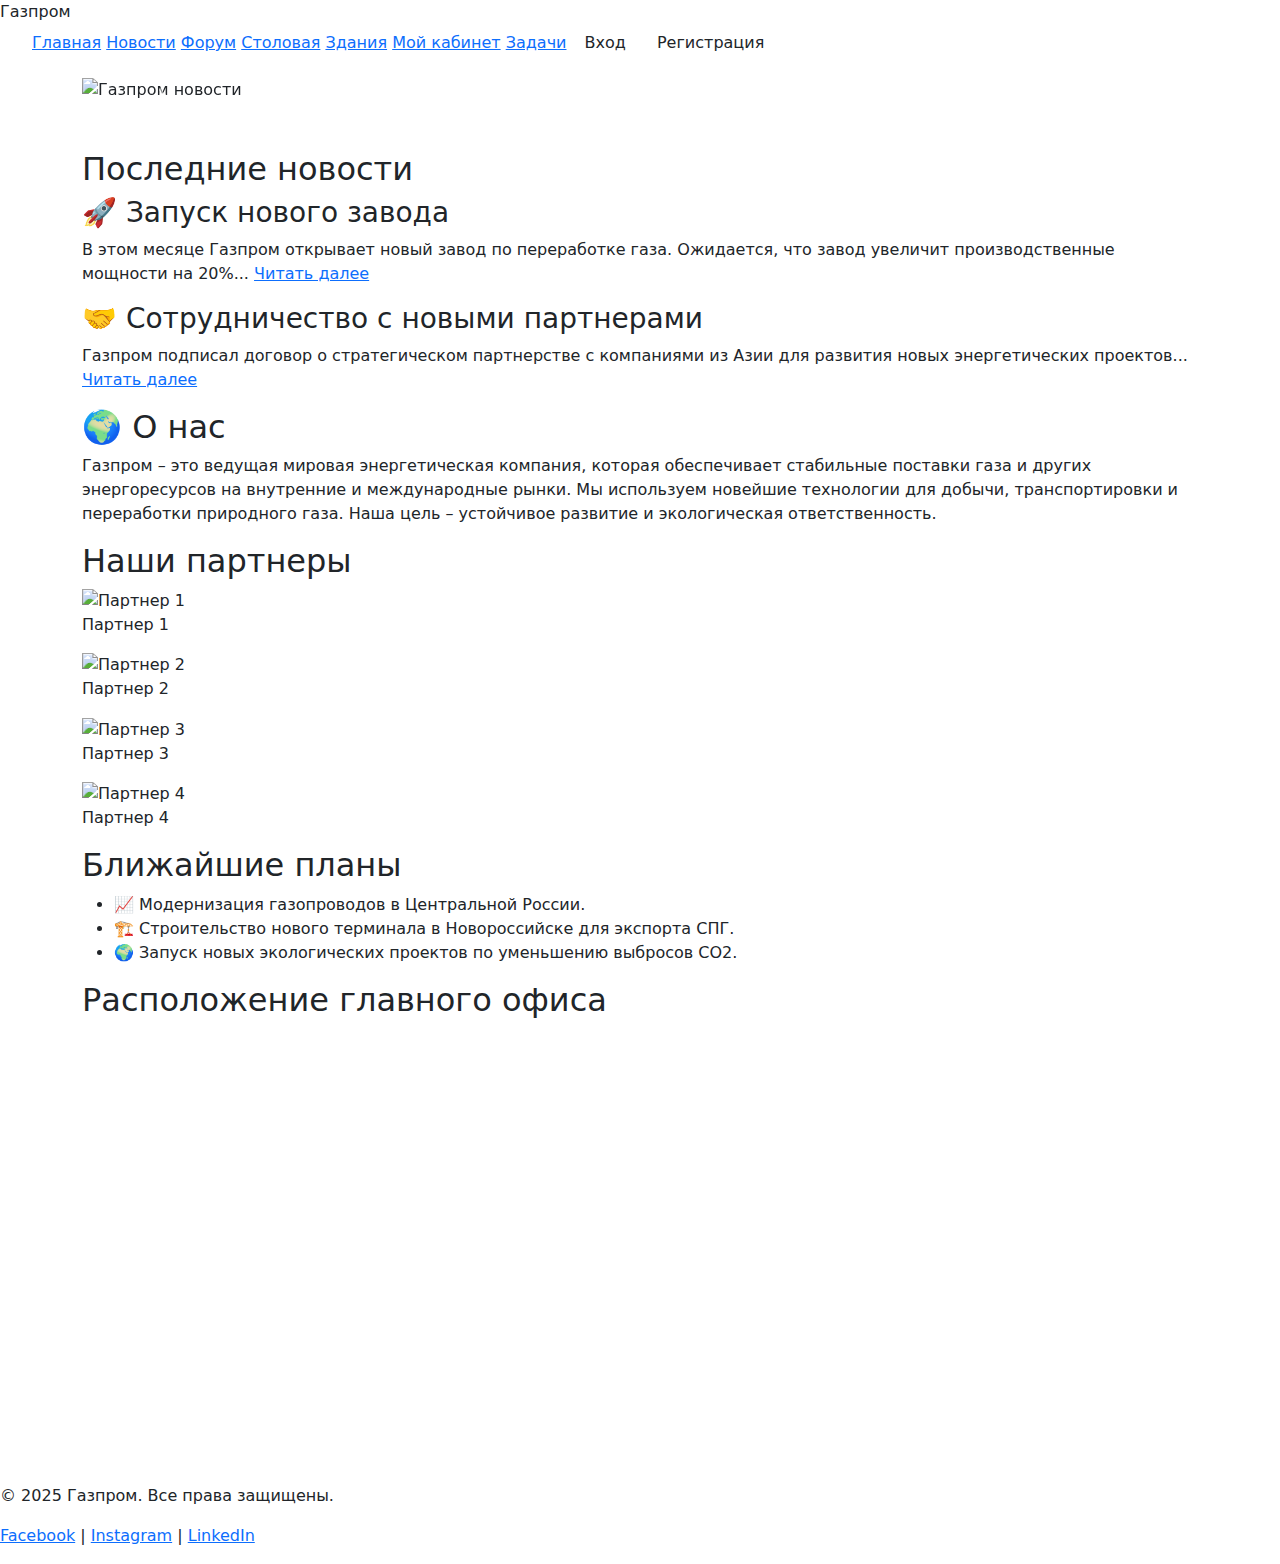
==== index.html @ 01c62d70 "Add files via upload" ====
<!DOCTYPE html>
<html lang="ru">
<head>
    <meta charset="UTF-8">
    <meta name="viewport" content="width=device-width, initial-scale=1.0">
    <title>Сайт для сотрудников Газпрома</title>
    <link href="https://cdn.jsdelivr.net/npm/bootstrap@5.3.0-alpha1/dist/css/bootstrap.min.css" rel="stylesheet">
    <link rel="stylesheet" href="css/main-style.css">
</head>
<body>

    <header>
        <div class="logo">Газпром</div>
        <nav>
            <ul>
                <a href="index.html">Главная</a>
                <a href="news.html">Новости</a>
                <a href="forum.html">Форум</a>
                <a href="stol.html">Столовая</a>
                <a href="zdanie.html">Здания</a>
                <a href="profile.html">Мой кабинет</a>
                <a href="task.html">Задачи</a>
                <a href="login.html" class="btn">Вход</a>
                <a href="registr.html" class="btn btn-outline">Регистрация</a>
            </ul>
        </nav>
    </header>
    
    

    <div class="container">
        <!-- Слайдер -->
        <div id="carouselExampleSlidesOnly" class="carousel slide mb-5" data-bs-ride="carousel">
            <div class="carousel-inner">
                <div class="carousel-item active">
                    <img src="img/image-1.jpg" class="d-block w-100" alt="Газпром новости">
                    <div class="carousel-caption d-none d-md-block">
                        <h5>Газпром новости</h5>
                        <p>Последние новости компании Газпром, новые проекты и достижения.</p>
                    </div>
                </div>
                <div class="carousel-item">
                    <img src="img/image-2.jpg" class="d-block w-100" alt="Планы Газпром">
                    <div class="carousel-caption d-none d-md-block">
                        <h5>Планы Газпром</h5>
                        <p>Наши ближайшие планы по модернизации и улучшению инфраструктуры.</p>
                    </div>
                </div>
                <div class="carousel-item">
                    <img src="img/image-3.jpg" class="d-block w-100" alt="Наши партнеры">
                    <div class="carousel-caption d-none d-md-block">
                        <h5>Наши партнеры</h5>
                        <p>Мы гордимся нашими партнерами и совместными проектами.</p>
                    </div>
                </div>
            </div>
        
            <!-- Стрелки -->
            <button class="carousel-control-prev" type="button" data-bs-target="#carouselExampleSlidesOnly" data-bs-slide="prev">
                <span class="carousel-control-prev-icon" aria-hidden="true"></span>
                <span class="visually-hidden">Previous</span>
            </button>
            <button class="carousel-control-next" type="button" data-bs-target="#carouselExampleSlidesOnly" data-bs-slide="next">
                <span class="carousel-control-next-icon" aria-hidden="true"></span>
                <span class="visually-hidden">Next</span>
            </button>
        </div>
        

        <!-- Новости -->
        <section class="news-section">
            <h2>Последние новости</h2>
            <div class="news-container">
                <div class="news-card">
                    <h3>🚀 Запуск нового завода</h3>
                    <p>В этом месяце Газпром открывает новый завод по переработке газа. Ожидается, что завод увеличит производственные мощности на 20%... <a href="#">Читать далее</a></p>
                </div>
                <div class="news-card">
                    <h3>🤝 Сотрудничество с новыми партнерами</h3>
                    <p>Газпром подписал договор о стратегическом партнерстве с компаниями из Азии для развития новых энергетических проектов... <a href="#">Читать далее</a></p>
                </div>
            </div>
        </section>
        

        <!-- О нас -->
        <section class="about-section">
            <h2>🌍 О нас</h2>
            <p>Газпром – это ведущая мировая энергетическая компания, которая обеспечивает стабильные поставки газа и других энергоресурсов на внутренние и международные рынки. Мы используем новейшие технологии для добычи, транспортировки и переработки природного газа. Наша цель – устойчивое развитие и экологическая ответственность.</p>
        </section>
        

        <!-- Партнеры и достижения -->
        <section class="partners">
            <h2>Наши партнеры</h2>
            <div class="partner">
                <img src="img/logo-1.jpg" alt="Партнер 1">
                <p>Партнер 1</p>
            </div>
            <div class="partner">
                <img src="img/logo-2.jpg" alt="Партнер 2">
                <p>Партнер 2</p>
            </div>
            <div class="partner">
                <img src="img/logo-3.jpg" alt="Партнер 3">
                <p>Партнер 3</p>
            </div>
            <div class="partner">
                <img src="img/logo-4.jpg" alt="Партнер 4">
                <p>Партнер 4</p>
            </div>
        </section>
        
        

        <!-- Планы -->
        <section class="plans">
            <h2>Ближайшие планы</h2>
            <ul>
                <li><span class="icon">📈</span> Модернизация газопроводов в Центральной России.</li>
                <li><span class="icon">🏗️</span> Строительство нового терминала в Новороссийске для экспорта СПГ.</li>
                <li><span class="icon">🌍</span> Запуск новых экологических проектов по уменьшению выбросов CO2.</li>
            </ul>
        </section>
        

        <!-- Карта -->
        <section class="map-section">
            <h2>Расположение главного офиса</h2>
            <iframe src="https://www.google.com/maps/embed?pb=!1m18!1m12!1m3!1d3151.835434509171!2d144.95592791568013!3d-37.81720974202179!2m3!1f0!2f0!3f0!3m2!1i1024!2i768!4f13.1!3m3!1m2!1s0x6ad642af0f11fd81%3A0xf5777e029d6c800!2sGoogle!5e0!3m2!1sen!2sau!4v1634181355821!5m2!1sen!2sau" width="100%" height="450" style="border:0;" allowfullscreen="" loading="lazy"></iframe>
        </section>
    </div>

    
    <!-- Подвал -->
    <footer>
        <p>&copy; 2025 Газпром. Все права защищены.</p>
        <p><a href="#">Facebook</a> | <a href="#">Instagram</a> | <a href="#">LinkedIn</a></p>
    </footer>

    <script src="https://cdn.jsdelivr.net/npm/bootstrap@5.3.0-alpha1/dist/js/bootstrap.bundle.min.js"></script>
</body>
</html>
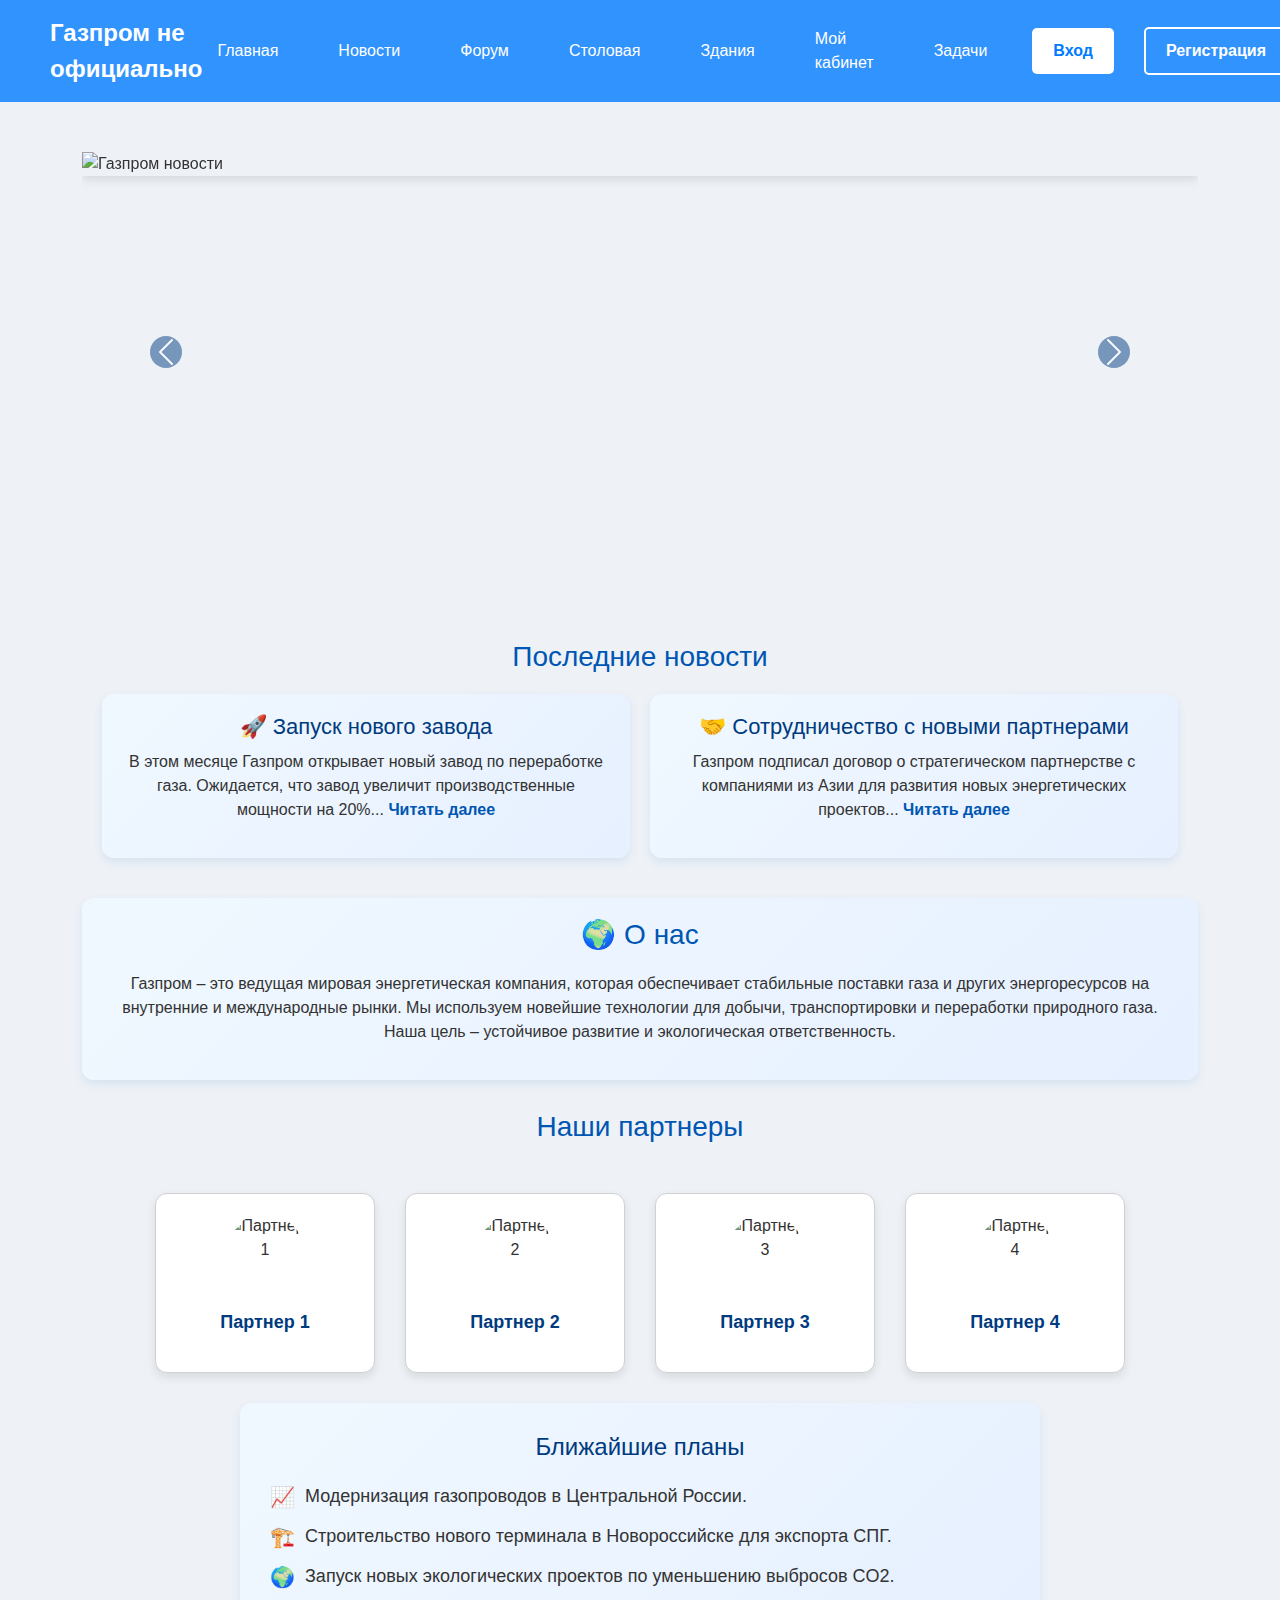
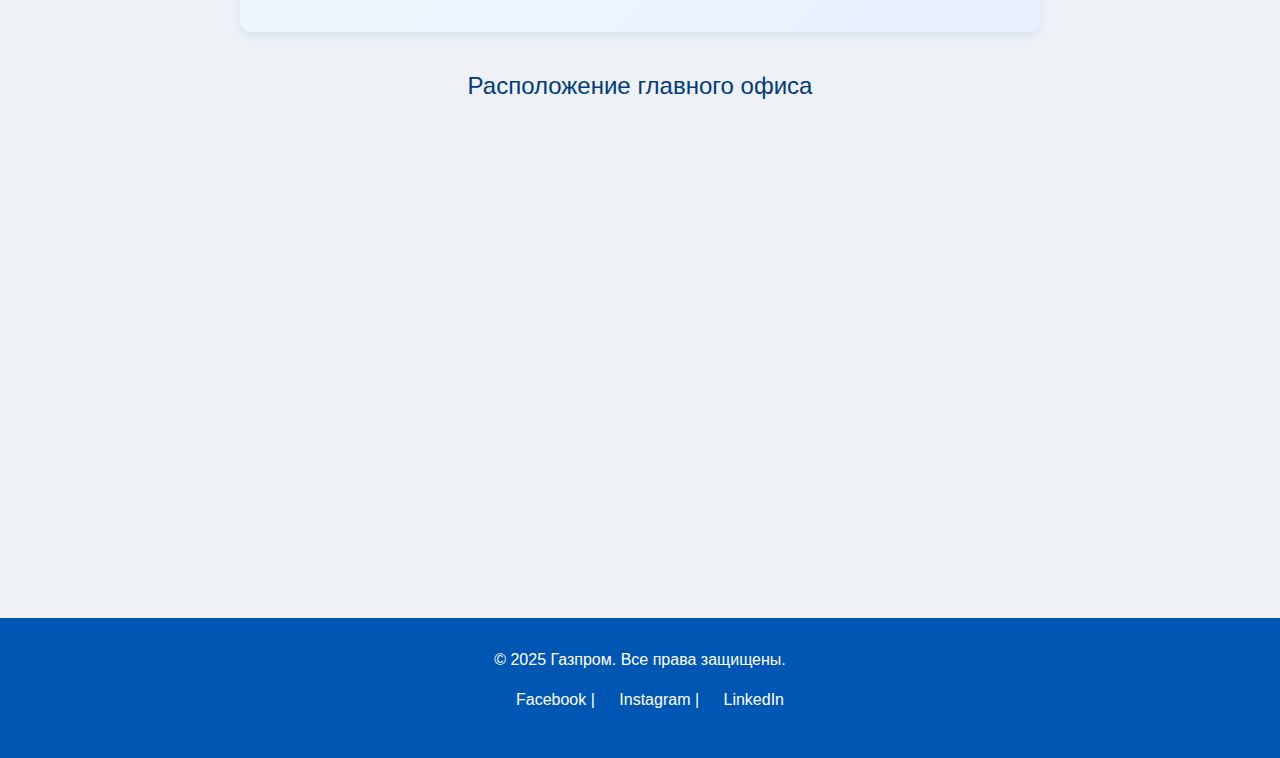
==== commit 81549f0a: "Add files via upload" ====
--- a/index.html
+++ b/index.html
@@ -6,11 +6,12 @@
     <title>Сайт для сотрудников Газпрома</title>
     <link href="https://cdn.jsdelivr.net/npm/bootstrap@5.3.0-alpha1/dist/css/bootstrap.min.css" rel="stylesheet">
     <link rel="stylesheet" href="css/main-style.css">
+    <link rel="icon" href="img/logo.png" type="image/png">
 </head>
 <body>
 
     <header>
-        <div class="logo">Газпром</div>
+        <div class="logo">Газпром не официально</div>
         <nav>
             <ul>
                 <a href="index.html">Главная</a>
--- a/css/main-style.css
+++ b/css/main-style.css
@@ -0,0 +1,293 @@
+/* Общие стили */
+body {
+    font-family: 'Roboto', sans-serif;
+    font-size: 16px;
+    line-height: 1.5;
+    color: #333;
+    background-color: #eef2f7;
+    margin: 0;
+    padding: 0;
+}
+
+/* Шапка */
+header {
+    display: flex;
+    justify-content: space-between;
+    align-items: center;
+    padding: 15px 50px;
+    background: rgba(0, 123, 255, 0.8);
+    width: 100%;
+    position: relative;
+    z-index: 1000;
+    transition: 0.3s;
+    margin-bottom: 50px;
+}
+
+.logo {
+    font-size: 24px;
+    font-weight: bold;
+    color: white;
+}
+
+/* Навигация */
+nav ul {
+    display: flex;
+    align-items: center;
+    gap: 30px;
+    padding: 0;
+    margin: 0;
+    list-style: none;
+}
+
+nav ul a {
+    text-decoration: none;
+    color: white;
+    font-size: 16px;
+    padding: 10px 15px;
+    border-radius: 5px;
+    transition: background 0.3s;
+}
+
+nav ul a:hover {
+    background: rgba(255, 255, 255, 0.2);
+}
+
+/* Кнопки */
+.btn, .btn-outline {
+    padding: 10px 20px;
+    font-size: 16px;
+    font-weight: bold;
+    border-radius: 5px;
+    display: inline-flex;
+    align-items: center;
+    justify-content: center;
+    transition: 0.3s;
+}
+
+.btn {
+    background: white;
+    color: #007bff;
+}
+
+.btn:hover {
+    background: #0056b3;
+    color: white;
+}
+
+.btn-outline {
+    border: 2px solid white;
+    color: white;
+    background: transparent;
+}
+
+.btn-outline:hover {
+    background: white;
+    color: #007bff;
+}
+
+/* Карусель */
+.carousel-inner {
+    position: relative;
+    width: 100%;
+    height: 400px;
+    overflow: hidden;
+}
+
+.carousel-item img {
+    width: 100%;
+    height: 100%;
+    object-fit: cover;
+    transition: transform 0.5s ease;
+    box-shadow: 0 4px 10px rgba(0, 0, 0, 0.1);
+}
+
+.carousel-item img:hover {
+    transform: scale(1.05);
+}
+
+.carousel-caption {
+    position: absolute;
+    bottom: 20px;
+    left: 20px;
+    color: white;
+    text-shadow: 2px 2px 4px rgba(0, 0, 0, 0.5);
+}
+
+.carousel-control-prev-icon, .carousel-control-next-icon {
+    background-color: #003b80;
+    border-radius: 50%;
+    padding: 10px;
+}
+
+/* Секции (Новости, О нас, Планы) */
+.news-section, .about-section {
+    max-width: 1200px;
+    margin: auto;
+    padding: 40px 20px;
+    text-align: center;
+}
+
+h2 {
+    font-size: 28px;
+    color: #0056b3;
+    margin-bottom: 20px;
+}
+
+.news-container {
+    display: grid;
+    grid-template-columns: repeat(auto-fit, minmax(300px, 1fr));
+    gap: 20px;
+}
+
+.news-card, .about-section {
+    background: linear-gradient(135deg, #f0f8ff, #e6f0ff);
+    padding: 20px;
+    border-radius: 12px;
+    box-shadow: 0 4px 10px rgba(0, 86, 179, 0.1);
+    transition: transform 0.3s ease, box-shadow 0.3s ease;
+}
+
+.news-card:hover, .about-section:hover:hover {
+    transform: translateY(-5px);
+    box-shadow: 0 8px 20px rgba(0, 86, 179, 0.2);
+}
+
+.news-card h3, .about-section h2 h2 {
+    font-size: 22px;
+    color: #003b80;
+    margin-bottom: 10px;
+}
+
+.news-card a {
+    color: #0056b3;
+    font-weight: bold;
+    text-decoration: none;
+}
+
+.news-card a:hover {
+    text-decoration: underline;
+}
+
+/* Партнеры */
+.partners {
+    display: flex;
+    justify-content: center;
+    gap: 30px;
+    flex-wrap: wrap;
+    margin: 30px 0;
+    text-align: center;
+    align-items: center;
+}
+
+.partners h2 {
+    width: 100%;
+    text-align: center;
+}
+
+.partner {
+    background: #fff;
+    padding: 20px;
+    border: 1px solid #d1d1d1;
+    border-radius: 12px;
+    box-shadow: 0 4px 10px rgba(0, 0, 0, 0.1);
+    width: 220px;
+    display: flex;
+    flex-direction: column;
+    align-items: center;
+    transition: transform 0.3s ease, box-shadow 0.3s ease;
+}
+
+.partner:hover {
+    transform: translateY(-8px);
+    box-shadow: 0 10px 20px rgba(0, 86, 179, 0.2);
+}
+
+.partner img {
+    width: 80px;
+    height: 80px;
+    border-radius: 50%;
+    margin-bottom: 15px;
+}
+
+.partner p {
+    font-size: 18px;
+    color: #003b80;
+    font-weight: bold;
+}
+
+
+/* Секция планов */
+.plans {
+    max-width: 800px;
+    margin: 0 auto; /* Центрируем сам блок */
+    padding: 30px;
+    background: linear-gradient(135deg, #f0f8ff, #e6f0ff);
+    border-radius: 12px;
+    box-shadow: 0 4px 10px rgba(0, 86, 179, 0.1);
+    transition: transform 0.3s ease, box-shadow 0.3s ease;
+}
+
+/* Заголовок по центру */
+.plans h2 {
+    text-align: center;
+    margin-bottom: 20px;
+    font-size: 24px;
+    color: #003b80;
+}
+
+/* Список слева */
+.plans ul {
+    list-style: none;
+    padding: 0;
+    margin: 0;
+    text-align: left;
+}
+
+.plans li {
+    font-size: 18px;
+    margin-bottom: 10px;
+    display: flex;
+    align-items: center;
+}
+
+.plans .icon {
+    margin-right: 10px;
+    font-size: 20px;
+}
+
+
+
+/* Карта */
+.map-section iframe {
+    width: 100%;
+    border-radius: 10px;
+}
+
+.map-section{
+    margin: 40px;
+}
+
+.map-section h2{
+    text-align: center;
+    margin-bottom: 20px;
+    font-size: 24px;
+    color: #003b80;
+}
+
+/* Подвал */
+footer {
+    background-color: #0056b3;
+    color: white;
+    padding: 30px;
+    text-align: center;
+}
+
+footer a {
+    color: white;
+    margin-left: 20px;
+    text-decoration: none;
+}
+
+footer a:hover {
+    color: #d6d9df;
+}
